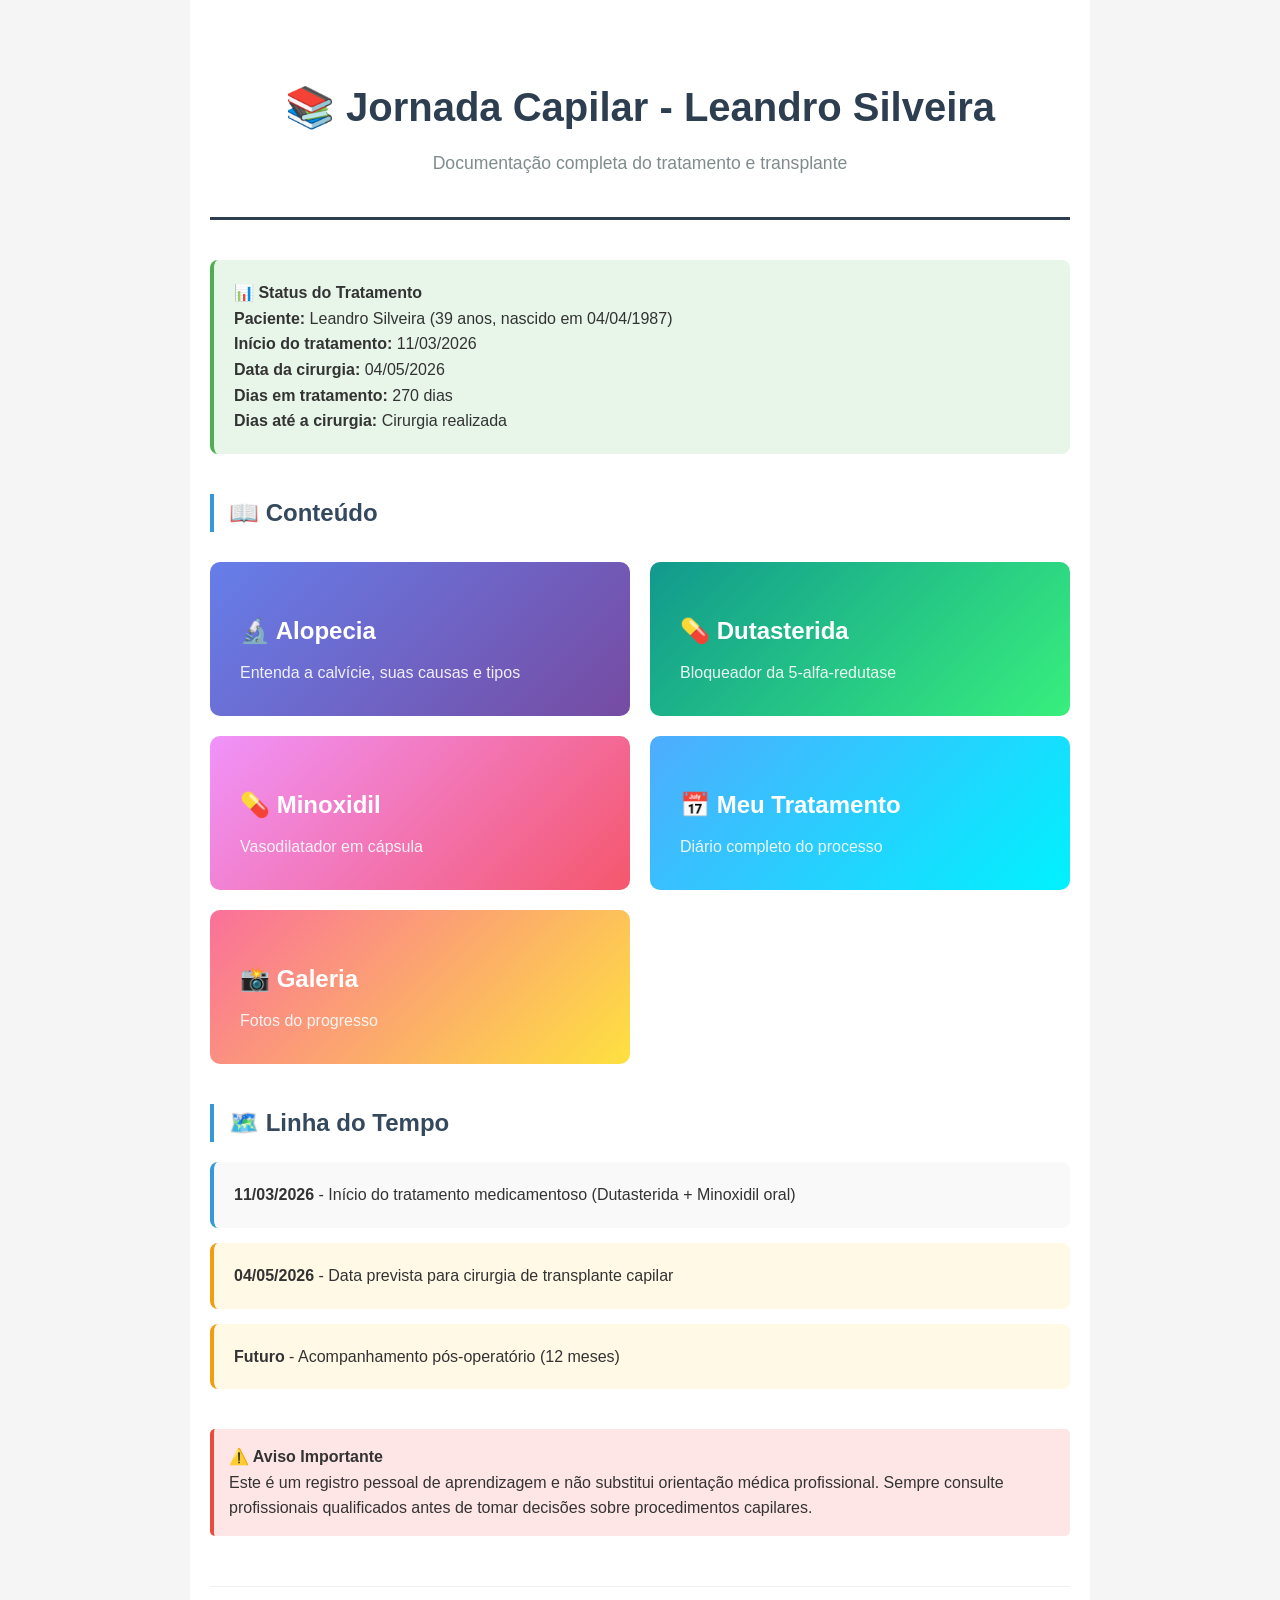
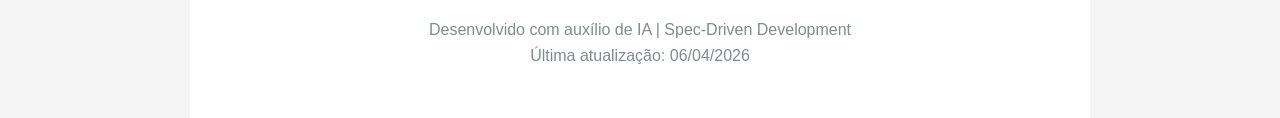
==== index.html @ 0f47ca7d "first commit" ====
<!DOCTYPE html>
<html lang="pt-BR">
<head>
    <meta charset="UTF-8">
    <meta name="viewport" content="width=device-width, initial-scale=1.0">
    <title>Minha Jornada Capilar</title>
    <link rel="stylesheet" href="style.css">
    <script src="script.js" defer></script>
</head>
<body>
    <div class="container">
        <header class="center">
            <h1>📚 Jornada Capilar - <span id="nome-paciente">Carregando...</span></h1>
            <p class="subtitle">Documentação completa do tratamento e transplante</p>
        </header>

        <section>
            <div class="status">
                <strong>📊 Status do Tratamento</strong>
                <p><strong>Paciente:</strong> <span id="info-paciente">Carregando...</span></p>
                <p><strong>Início do tratamento:</strong> <span id="data-inicio">Carregando...</span></p>
                <p><strong>Data da cirurgia:</strong> <span id="data-cirurgia">Carregando...</span></p>
                <p><strong>Dias em tratamento:</strong> <span id="dias-tratamento">Carregando...</span></p>
                <p><strong>Dias até a cirurgia:</strong> <span id="dias-cirurgia">Carregando...</span></p>
            </div>
        </section>

        <section>
            <h2>📖 Conteúdo</h2>
            <div class="card-grid">
                <a href="alopecia.html" class="card">
                    <h3>🔬 Alopecia</h3>
                    <p>Entenda a calvície, suas causas e tipos</p>
                </a>
                
                <a href="dutasterida.html" class="card green">
                    <h3>💊 Dutasterida</h3>
                    <p>Bloqueador da 5-alfa-redutase</p>
                </a>
                
                <a href="minoxidil.html" class="card orange">
                    <h3>💊 Minoxidil</h3>
                    <p>Vasodilatador em cápsula</p>
                </a>
                
                <a href="meu-tratamento.html" class="card blue">
                    <h3>📅 Meu Tratamento</h3>
                    <p>Diário completo do processo</p>
                </a>

                <a href="galeria.html" class="card" style="background: linear-gradient(135deg, #fa709a 0%, #fee140 100%);">
                    <h3>📸 Galeria</h3>
                    <p>Fotos do progresso</p>
                </a>
            </div>
        </section>

        <section>
            <h2>🗺️ Linha do Tempo</h2>
            <div class="timeline-entry">
                <p><strong><span id="timeline-inicio">11/03/2026</span></strong> - Início do tratamento medicamentoso (Dutasterida + Minoxidil oral)</p>
            </div>
            <div class="timeline-entry future">
                <p><strong><span id="timeline-cirurgia">04/05/2026</span></strong> - Data prevista para cirurgia de transplante capilar</p>
            </div>
            <div class="timeline-entry future">
                <p><strong>Futuro</strong> - Acompanhamento pós-operatório (12 meses)</p>
            </div>
        </section>

        <section>
            <div class="warning">
                <strong>⚠️ Aviso Importante</strong>
                <p>Este é um registro pessoal de aprendizagem e não substitui orientação médica profissional. Sempre consulte profissionais qualificados antes de tomar decisões sobre procedimentos capilares.</p>
            </div>
        </section>

        <footer>
            <p>Desenvolvido com auxílio de IA | Spec-Driven Development</p>
            <p>Última atualização: 06/04/2026</p>
        </footer>
    </div>
</body>
</html>
---- style.css ----
* { margin: 0; padding: 0; box-sizing: border-box; }

body { 
    font-family: -apple-system, BlinkMacSystemFont, 'Segoe UI', Roboto, Oxygen, Ubuntu, sans-serif; 
    line-height: 1.6; 
    color: #333; 
    background: #f5f5f5; 
}

.container { 
    max-width: 900px; 
    margin: 0 auto; 
    padding: 20px; 
    background: white; 
    min-height: 100vh; 
}

header { 
    padding: 30px 0; 
    border-bottom: 3px solid #2c3e50; 
}

header.center {
    text-align: center;
    padding: 40px 0;
}

.back { 
    color: #3498db; 
    text-decoration: none; 
    font-size: 0.9em; 
    display: inline-block;
    margin-bottom: 15px;
}

.back:hover { 
    text-decoration: underline; 
}

h1 { 
    color: #2c3e50; 
    font-size: 2.5em; 
    margin: 15px 0 10px; 
}

.subtitle { 
    color: #7f8c8d; 
    font-size: 1.1em; 
}

section { 
    margin: 40px 0; 
}

h2 { 
    color: #34495e; 
    border-left: 4px solid #3498db; 
    padding-left: 15px; 
    margin: 30px 0 20px; 
}

h3 { 
    color: #2c3e50; 
    margin: 20px 0 10px; 
}

.info-box { 
    background: #ecf0f1; 
    padding: 20px; 
    margin: 15px 0; 
    border-radius: 8px; 
    border-left: 4px solid #3498db; 
}

.highlight { 
    background: #fff3cd; 
    padding: 15px; 
    border-radius: 5px; 
    margin: 15px 0; 
}

.status {
    background: #e8f5e9;
    padding: 20px;
    border-radius: 8px;
    border-left: 4px solid #4caf50;
    margin: 20px 0;
}

.timeline-entry {
    background: #f9f9f9;
    padding: 20px;
    margin: 15px 0;
    border-radius: 8px;
    border-left: 4px solid #3498db;
}

.timeline-entry.future {
    background: #fff9e6;
    border-left: 4px solid #f39c12;
}

.card-grid { 
    display: grid; 
    grid-template-columns: repeat(auto-fit, minmax(280px, 1fr)); 
    gap: 20px; 
    margin: 30px 0; 
}

.card { 
    background: linear-gradient(135deg, #667eea 0%, #764ba2 100%); 
    padding: 30px; 
    border-radius: 10px; 
    color: white; 
    text-decoration: none; 
    display: block; 
    transition: transform 0.3s; 
}

.card:hover { 
    transform: translateY(-5px); 
}

.card h3 { 
    margin-bottom: 10px; 
    font-size: 1.5em; 
    color: white;
}

.card p { 
    opacity: 0.9; 
}

.card.green { 
    background: linear-gradient(135deg, #11998e 0%, #38ef7d 100%); 
}

.card.orange { 
    background: linear-gradient(135deg, #f093fb 0%, #f5576c 100%); 
}

.card.blue { 
    background: linear-gradient(135deg, #4facfe 0%, #00f2fe 100%); 
}

ul { 
    margin-left: 20px; 
}

li { 
    margin: 8px 0; 
}

.warning { 
    background: #ffe6e6; 
    padding: 15px; 
    border-left: 4px solid #e74c3c; 
    border-radius: 5px; 
    margin: 20px 0; 
}

footer { 
    text-align: center; 
    padding: 30px 0; 
    color: #7f8c8d; 
    border-top: 1px solid #ecf0f1; 
    margin-top: 50px; 
}

footer a {
    color: #3498db;
    text-decoration: none;
}

footer a:hover {
    text-decoration: underline;
}

table {
    width: 100%;
    border-collapse: collapse;
    margin: 15px 0;
}

th, td {
    padding: 10px;
    text-align: left;
    border-bottom: 1px solid #ddd;
}

th {
    background: #f0f0f0;
    font-weight: bold;
}

tr:hover {
    background: #f9f9f9;
}

/* Galeria de Fotos */
.galeria-periodo {
    margin: 40px 0;
    padding: 20px;
    background: #f9f9f9;
    border-radius: 8px;
}

.data-periodo {
    color: #7f8c8d;
    font-size: 0.9em;
    margin-bottom: 15px;
}

.galeria-grid {
    display: grid;
    grid-template-columns: repeat(auto-fill, minmax(250px, 1fr));
    gap: 20px;
    margin-top: 20px;
}

.galeria-item {
    background: white;
    border-radius: 8px;
    overflow: hidden;
    box-shadow: 0 2px 8px rgba(0,0,0,0.1);
    transition: transform 0.3s;
}

.galeria-item:hover {
    transform: translateY(-5px);
    box-shadow: 0 4px 12px rgba(0,0,0,0.15);
}

.galeria-item img {
    width: 100%;
    height: 250px;
    object-fit: cover;
    display: block;
}

.foto-legenda {
    padding: 10px;
    text-align: center;
    font-size: 0.9em;
    color: #555;
}

.sem-fotos {
    color: #7f8c8d;
    font-style: italic;
    padding: 20px;
    text-align: center;
}
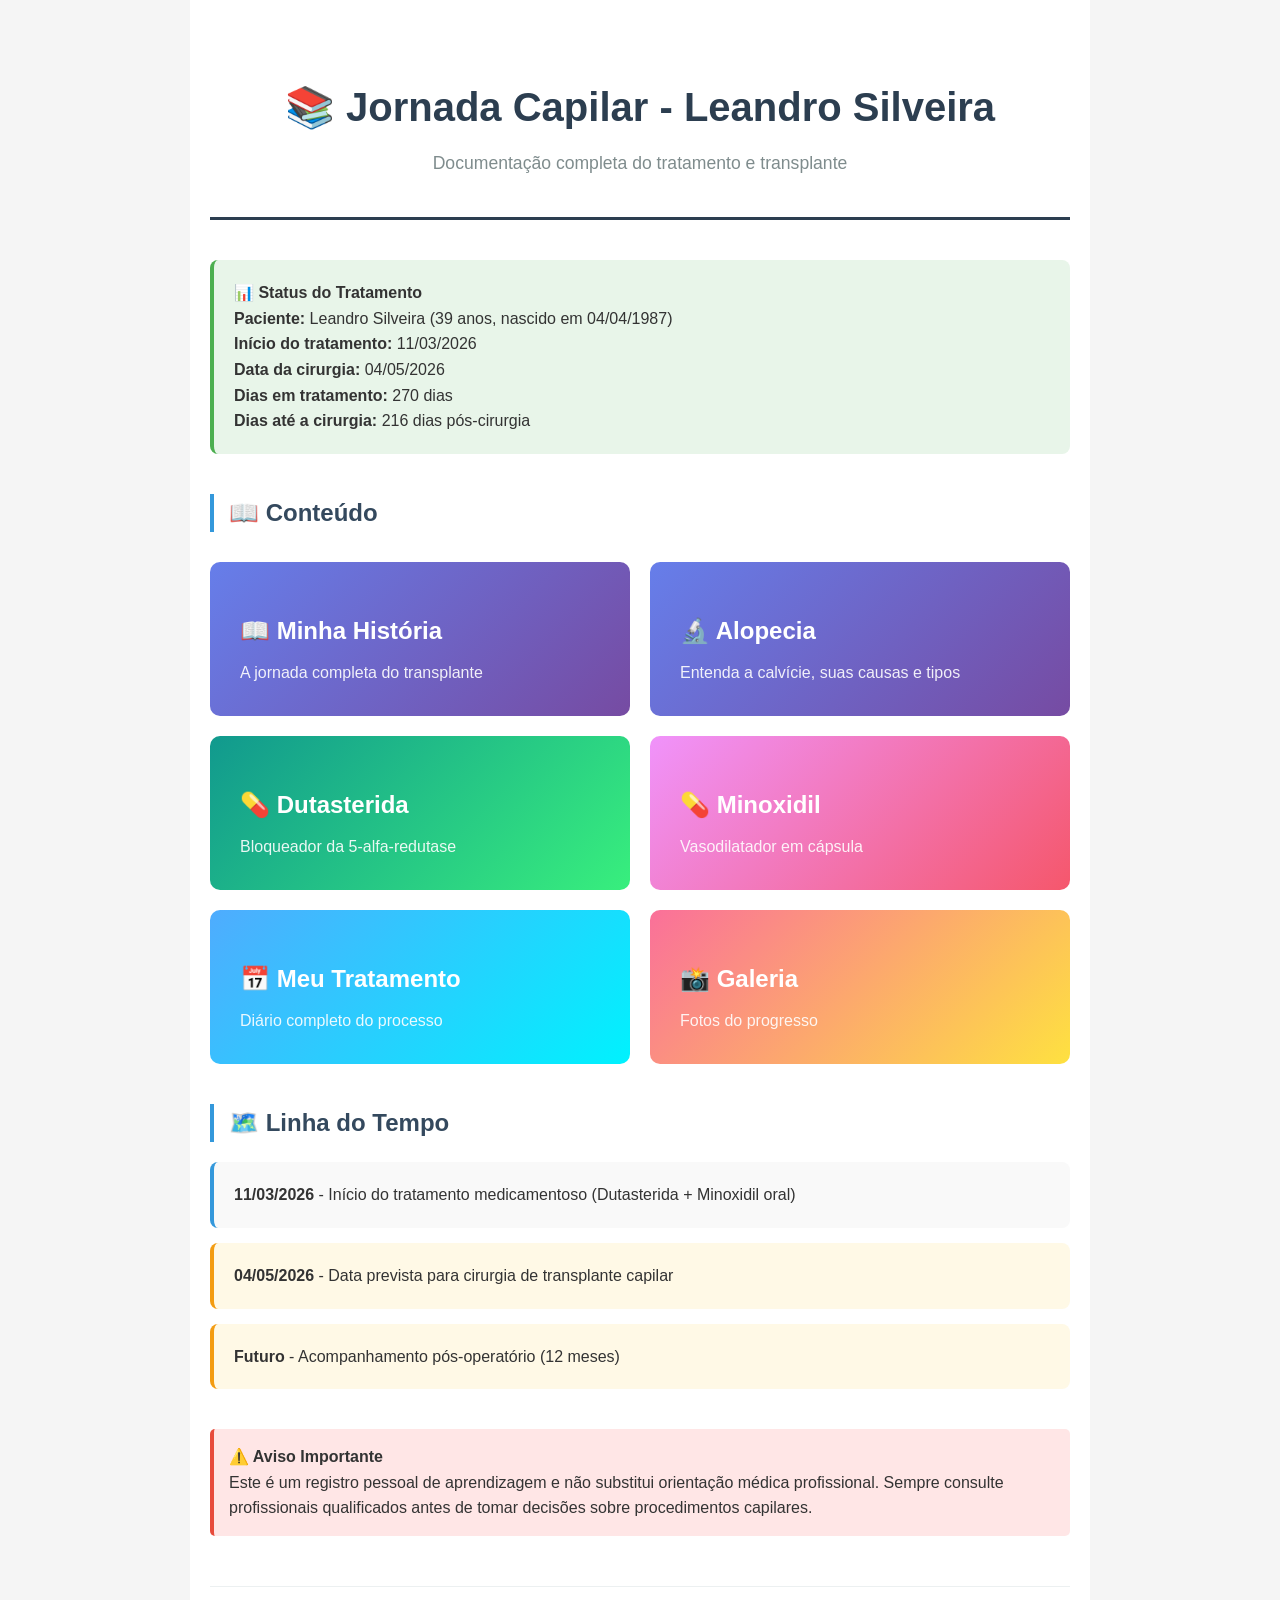
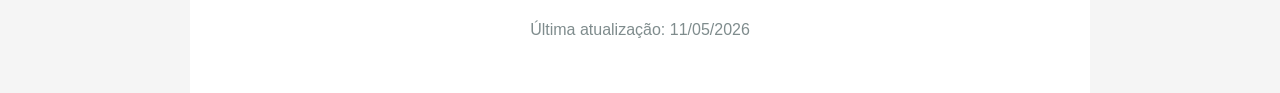
==== commit 7f8fda63: "correção dados fotos json" ====
--- a/index.html
+++ b/index.html
@@ -28,6 +28,11 @@
         <section>
             <h2>📖 Conteúdo</h2>
             <div class="card-grid">
+                <a href="minha-historia.html" class="card" style="background: linear-gradient(135deg, #667eea 0%, #764ba2 100%);">
+                    <h3>📖 Minha História</h3>
+                    <p>A jornada completa do transplante</p>
+                </a>
+
                 <a href="alopecia.html" class="card">
                     <h3>🔬 Alopecia</h3>
                     <p>Entenda a calvície, suas causas e tipos</p>
@@ -76,8 +81,8 @@
         </section>
 
         <footer>
-            <p>Desenvolvido com auxílio de IA | Spec-Driven Development</p>
-            <p>Última atualização: 06/04/2026</p>
+
+            <p>Última atualização: 11/05/2026</p>
         </footer>
     </div>
 </body>
--- a/style.css
+++ b/style.css
@@ -251,3 +251,52 @@
     padding: 20px;
     text-align: center;
 }
+
+/* Modal para fotos expandidas */
+.modal {
+    display: none;
+    position: fixed;
+    z-index: 1000;
+    left: 0;
+    top: 0;
+    width: 100%;
+    height: 100%;
+    background-color: rgba(0,0,0,0.9);
+    justify-content: center;
+    align-items: center;
+    cursor: pointer;
+}
+
+.modal-content {
+    max-width: 90%;
+    max-height: 90%;
+    object-fit: contain;
+}
+
+.modal-close {
+    position: absolute;
+    top: 20px;
+    right: 40px;
+    color: #fff;
+    font-size: 40px;
+    font-weight: bold;
+}
+
+#modal-caption {
+    text-align: center;
+    color: #ccc;
+    padding: 10px;
+    position: absolute;
+    bottom: 20px;
+    width: 100%;
+    font-size: 1.2em;
+}
+
+.galeria-item {
+    cursor: pointer;
+    transition: transform 0.2s;
+}
+
+.galeria-item:hover {
+    transform: scale(1.05);
+}
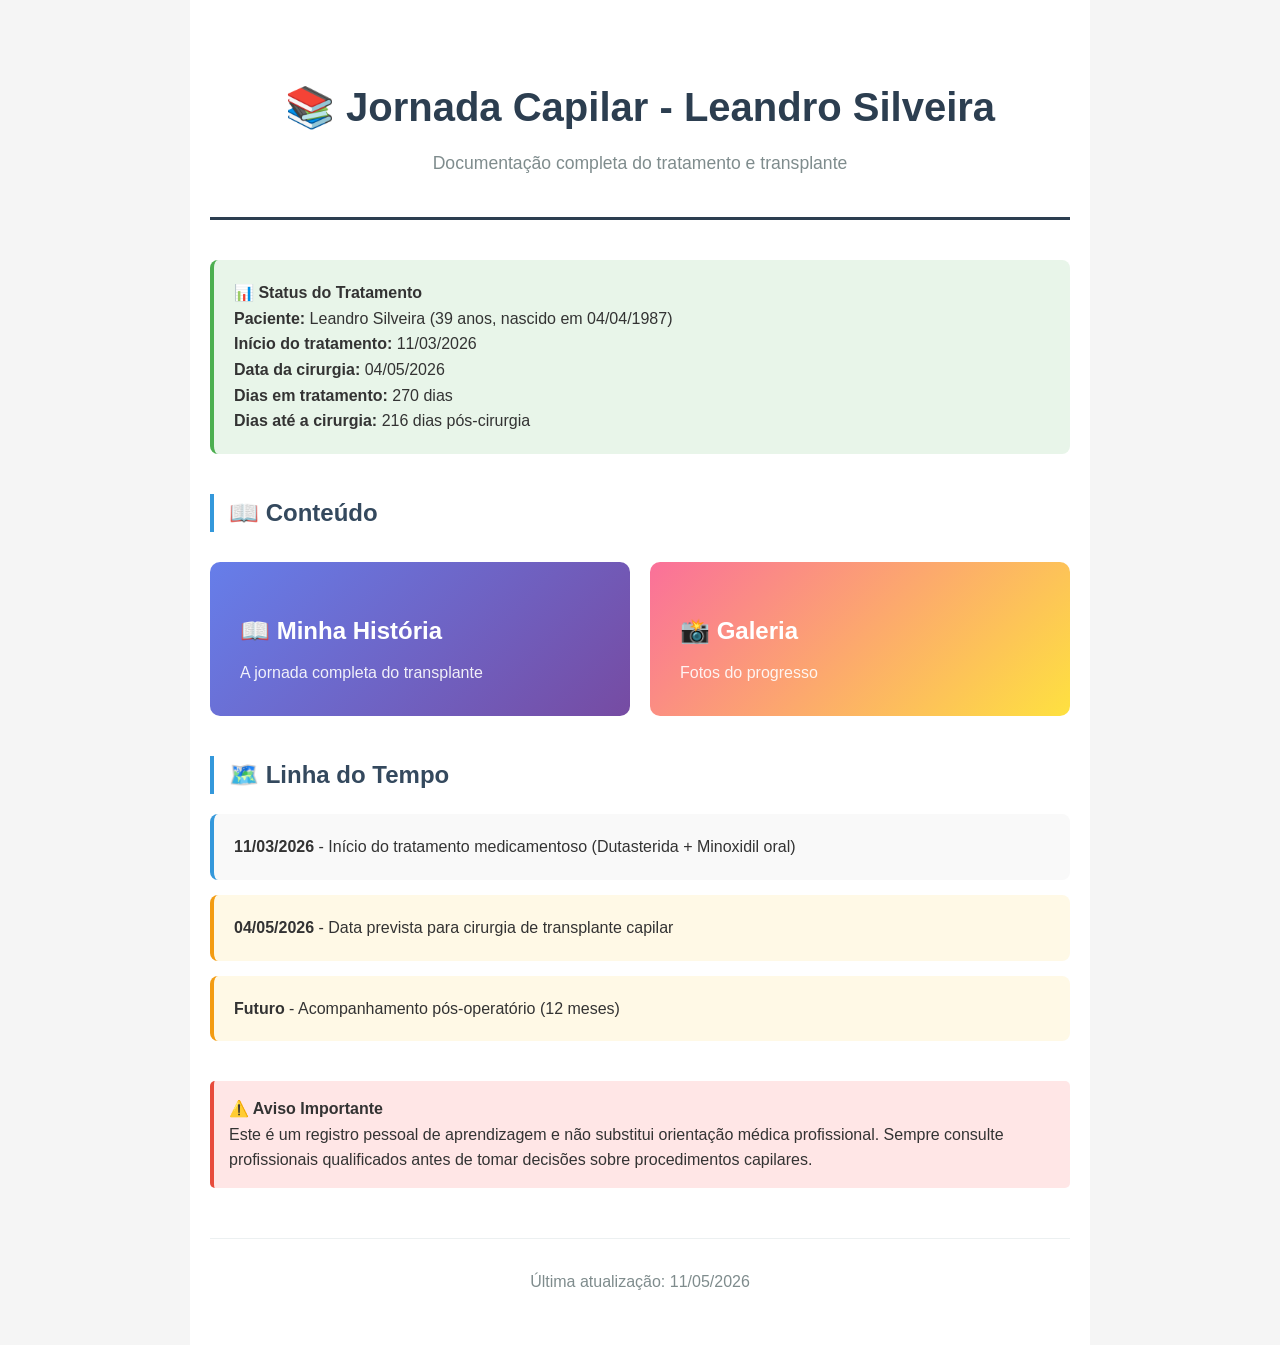
==== commit 595c2110: "correção dados fotos json" ====
--- a/index.html
+++ b/index.html
@@ -33,25 +33,25 @@
                     <p>A jornada completa do transplante</p>
                 </a>
 
-                <a href="alopecia.html" class="card">
-                    <h3>🔬 Alopecia</h3>
-                    <p>Entenda a calvície, suas causas e tipos</p>
-                </a>
-                
-                <a href="dutasterida.html" class="card green">
-                    <h3>💊 Dutasterida</h3>
-                    <p>Bloqueador da 5-alfa-redutase</p>
-                </a>
-                
-                <a href="minoxidil.html" class="card orange">
-                    <h3>💊 Minoxidil</h3>
-                    <p>Vasodilatador em cápsula</p>
-                </a>
-                
-                <a href="meu-tratamento.html" class="card blue">
-                    <h3>📅 Meu Tratamento</h3>
-                    <p>Diário completo do processo</p>
-                </a>
+<!--                <a href="alopecia.html" class="card">-->
+<!--                    <h3>🔬 Alopecia</h3>-->
+<!--                    <p>Entenda a calvície, suas causas e tipos</p>-->
+<!--                </a>-->
+<!--                -->
+<!--                <a href="dutasterida.html" class="card green">-->
+<!--                    <h3>💊 Dutasterida</h3>-->
+<!--                    <p>Bloqueador da 5-alfa-redutase</p>-->
+<!--                </a>-->
+<!--                -->
+<!--                <a href="minoxidil.html" class="card orange">-->
+<!--                    <h3>💊 Minoxidil</h3>-->
+<!--                    <p>Vasodilatador em cápsula</p>-->
+<!--                </a>-->
+<!--                -->
+<!--                <a href="meu-tratamento.html" class="card blue">-->
+<!--                    <h3>📅 Meu Tratamento</h3>-->
+<!--                    <p>Diário completo do processo</p>-->
+<!--                </a>-->
 
                 <a href="galeria.html" class="card" style="background: linear-gradient(135deg, #fa709a 0%, #fee140 100%);">
                     <h3>📸 Galeria</h3>
